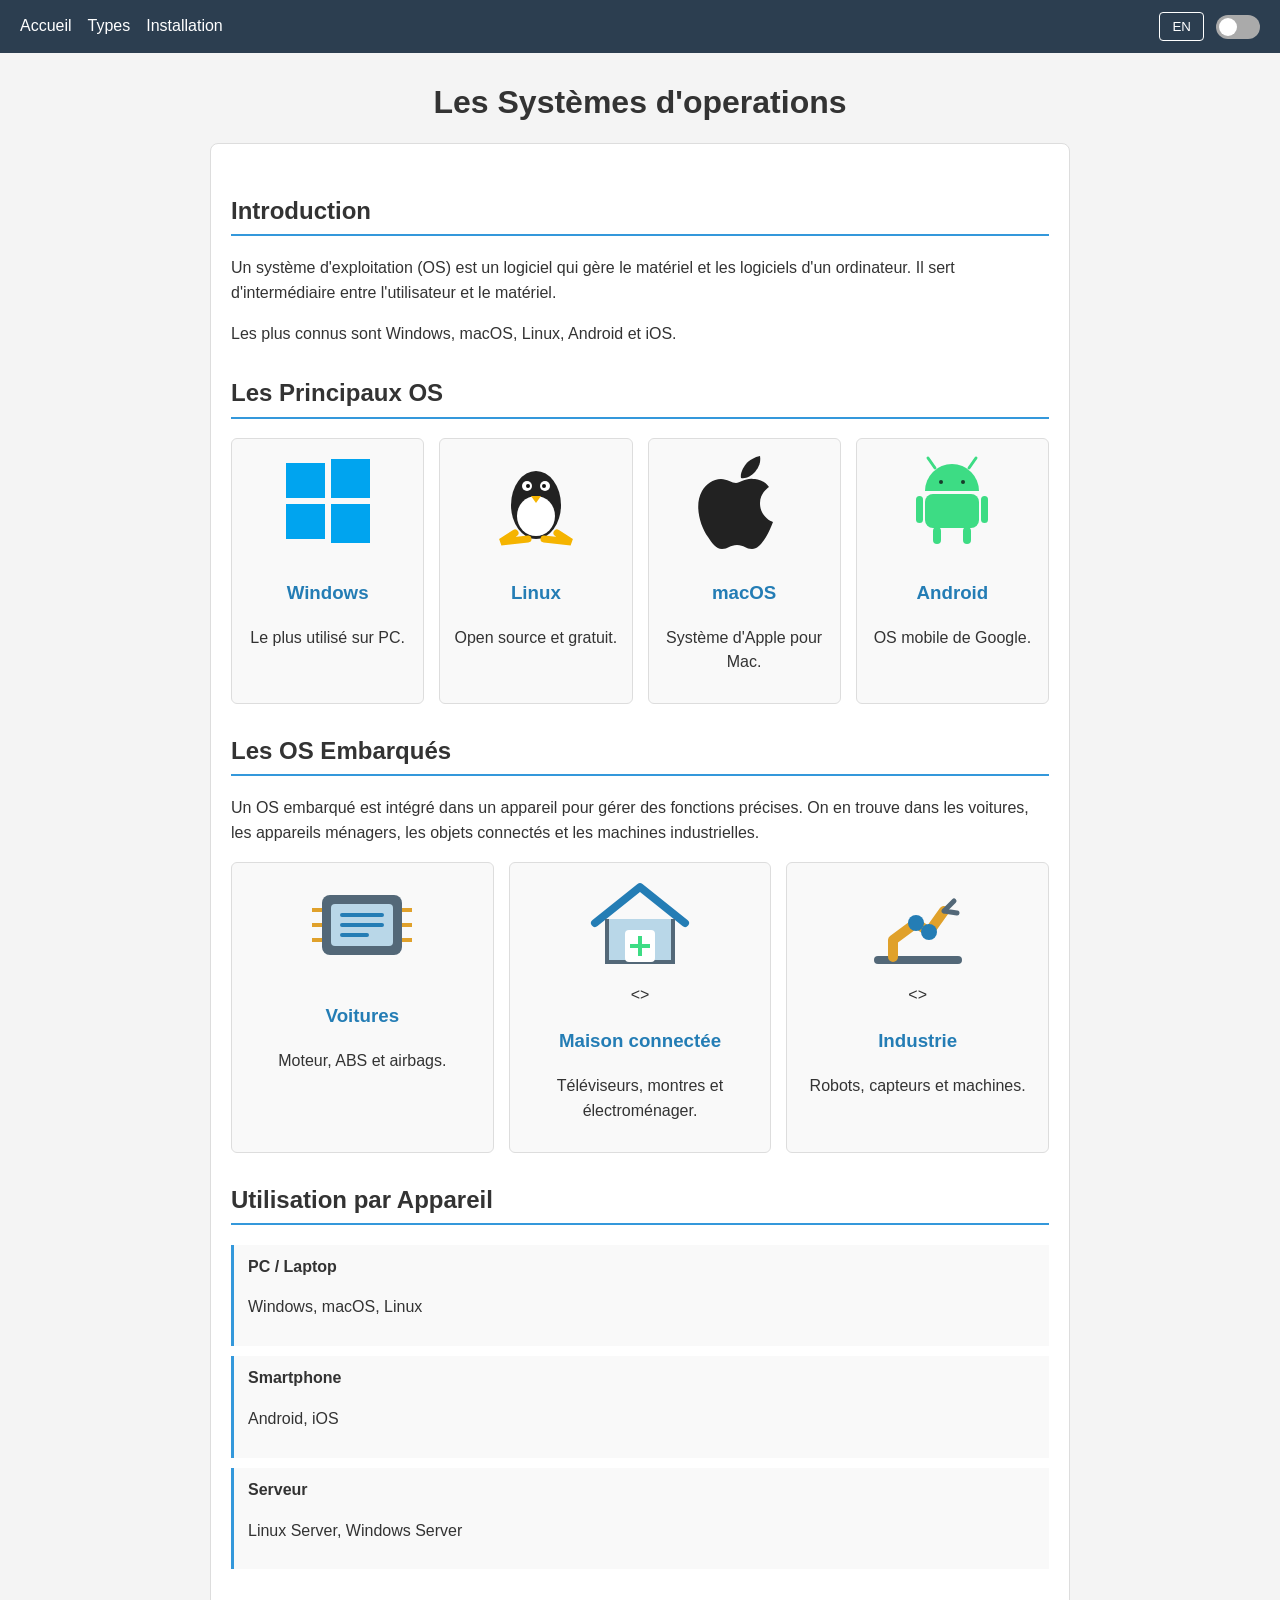
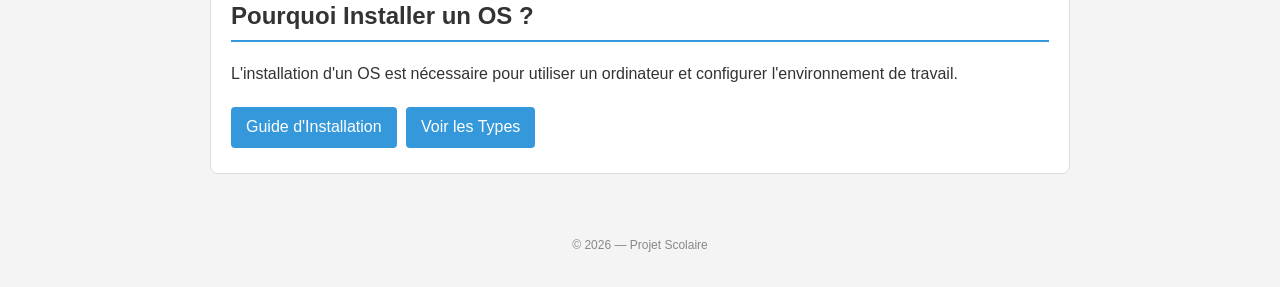
==== index.html @ 9e301425 "Update image paths for operating systems" ====
<!DOCTYPE html>
<html lang="fr">
<head>
  <meta charset="UTF-8">
  <meta name="viewport" content="width=device-width, initial-scale=1">
  <title>Systèmes d'operations</title>
  <link rel="stylesheet" href="style.css">
  <script src="jscript.js" defer></script>
</head>
<body>
<header>
  <nav aria-label="Navigation principale">
    <a href="index.html" data-fr="Accueil" data-en="Home">Accueil</a>
    <a href="types.html" data-fr="Types" data-en="Types">Types</a>
    <a href="installation.html" data-fr="Installation" data-en="Installation">Installation</a>
  </nav>
  <div class="controls">
    <button type="button" onclick="toggleLang()" id="langBtn">EN</button>
    <label class="switch" aria-label="Activer le mode sombre">
      <input type="checkbox" onchange="toggleDark()">
      <span class="slider"></span>
    </label>
  </div>
</header>
<main>
  <h1 data-fr="Les Systèmes d'Exploitation" data-en="Operating Systems">Les Systèmes d'operations</h1>
  <section>
    <h2 data-fr="Introduction" data-en="Introduction">Introduction</h2>
    <p data-fr="Un système d'operation (OS) est un logiciel qui gère le matériel et les logiciels d'un ordinateur. Il sert d'intermédiaire entre l'utilisateur et le matériel."
       data-en="An operating system (OS) is software that manages a computer's hardware and software. It acts as an intermediary between the user and the hardware.">Un système d'exploitation (OS) est un logiciel qui gère le matériel et les logiciels d'un ordinateur. Il sert d'intermédiaire entre l'utilisateur et le matériel.</p>
    <p data-fr="Les plus connus sont Windows, macOS, Linux, Android et iOS."
       data-en="The best-known operating systems include Windows, macOS, Linux, Android, and iOS.">Les plus connus sont Windows, macOS, Linux, Android et iOS.</p>
    <h2 data-fr="Les Principaux OS" data-en="Main Operating Systems">Les Principaux OS</h2>
    <div class="os-grid">
      <article class="os-card"><img src="windows.svg" alt="Logo Windows"><h3>Windows</h3><p data-fr="Le plus utilisé sur PC." data-en="Widely used on PCs.">Le plus utilisé sur PC.</p></article>
      <article class="os-card"><img src="linux.svg" alt="Mascotte Linux Tux"><h3>Linux</h3><p data-fr="Open source et gratuit." data-en="Open source and free.">Open source et gratuit.</p></article>
      <article class="os-card"><img src="macos.svg" alt="Logo Apple"><h3>macOS</h3><p data-fr="Système d'Apple pour Mac." data-en="Apple's operating system for Mac.">Système d'Apple pour Mac.</p></article>
      <article class="os-card"><img src="android.svg" alt="Logo Android"><h3>Android</h3><p data-fr="OS mobile de Google." data-en="Google's mobile operating system.">OS mobile de Google.</p></article>
    </div>
    <h2 data-fr="Les OS Embarqués" data-en="Embedded Operating Systems">Les OS Embarqués</h2>
    <p data-fr="Un OS embarqué est intégré dans un appareil pour gérer des fonctions précises. On en trouve dans les voitures, les appareils ménagers, les objets connectés et les machines industrielles."
       data-en="An embedded OS is built into a device to manage specific functions. It can be found in cars, home appliances, connected devices, and industrial machines.">Un OS embarqué est intégré dans un appareil pour gérer des fonctions précises. On en trouve dans les voitures, les appareils ménagers, les objets connectés et les machines industrielles.</p>
    <div class="os-grid">
      <article class="os-card"><img src="car-ecu.svg" alt="car-ecu" viewBox="0 0 120 100"><rect x="20" y="20" width="80" height="60" rx="8" fill="#536878"/><rect x="29" y="29" width="62" height="42" rx="4" fill="#b9d7e8"/><path d="M40 40h40M40 50h40M40 60h25" stroke="#247db5" stroke-width="4" stroke-linecap="round"/><path d="M10 35h10M10 50h10M10 65h10M100 35h10M100 50h10M100 65h10" stroke="#e0a12b" stroke-width="4"/></svg><h3 data-fr="Voitures" data-en="Cars">Voitures</h3><p data-fr="Moteur, ABS et airbags." data-en="Engine, ABS, and airbags.">Moteur, ABS et airbags.</p></article>
      <article class="os-card"><img src="smart-home.svg" alt="Appareil connecté" viewBox="0 0 120 100" rect x="20" y="20" width="80" height="60" rx="8" fill="#536878"/><rect x="29" y="29" width="62" height="42" rx="4" fill="#b9d7e8"/><path d="M40 40h40M40 50h40M40 60h25" stroke="#247db5" stroke-width="4" stroke-linecap="round"/><path d="M10 35h10M10 50h10M10 65h10M100 35h10M100 50h10M100 65h10" stroke="#e0a12b" stroke-width="4"/></svg><><h3 data-fr="Maison connectée" data-en="Smart home">Maison connectée</h3><p data-fr="Téléviseurs, montres et électroménager." data-en="TVs, watches, and appliances.">Téléviseurs, montres et électroménager.</p></article>
      <article class="os-card"><img src="robot.svg" alt="Bras robotisé industriel" viewBox="0 0 120 100" rect x="20" y="20" width="80" height="60" rx="8" fill="#536878"/><rect x="29" y="29" width="62" height="42" rx="4" fill="#b9d7e8"/><path d="M40 40h40M40 50h40M40 60h25" stroke="#247db5" stroke-width="4" stroke-linecap="round"/><path d="M10 35h10M10 50h10M10 65h10M100 35h10M100 50h10M100 65h10" stroke="#e0a12b" stroke-width="4"/></svg><><h3 data-fr="Industrie" data-en="Industry">Industrie</h3><p data-fr="Robots, capteurs et machines." data-en="Robots, sensors, and machines.">Robots, capteurs et machines.</p></article>
    </div>
    <h2 data-fr="Utilisation par Appareil" data-en="Usage by Device">Utilisation par Appareil</h2>
    <div class="device-box"><strong data-fr="PC / Laptop" data-en="PC / Laptop">PC / Laptop</strong><p>Windows, macOS, Linux</p></div>
    <div class="device-box"><strong data-fr="Smartphone" data-en="Smartphone">Smartphone</strong><p>Android, iOS</p></div>
    <div class="device-box"><strong data-fr="Serveur" data-en="Server">Serveur</strong><p>Linux Server, Windows Server</p></div>
    <h2 data-fr="Pourquoi Installer un OS ?" data-en="Why Install an OS?">Pourquoi Installer un OS ?</h2>
    <p data-fr="L'installation d'un OS est nécessaire pour utiliser un ordinateur et configurer l'environnement de travail."
       data-en="An operating system is needed to use a computer and configure its working environment.">L'installation d'un OS est nécessaire pour utiliser un ordinateur et configurer l'environnement de travail.</p>
    <a href="installation.html" class="btn" data-fr="Guide d'Installation" data-en="Installation Guide">Guide d'Installation</a>
    <a href="types.html" class="btn" data-fr="Voir les Types" data-en="See Types">Voir les Types</a>
  </section>
</main>
<footer><p data-fr="© 2026 — Projet Scolaire" data-en="© 2026 — School Project">© 2026 — Projet Scolaire</p></footer>
</body>
</html>
---- style.css ----
* { box-sizing: border-box; }
body {
  font-family: Arial, sans-serif;
  background: #f4f4f4;
  color: #333;
  margin: 0;
  line-height: 1.55;
}
body.dark { background: #1a1a2e; color: #eee; }
header {
  background: #2c3e50;
  padding: 12px 20px;
  display: flex;
  justify-content: space-between;
  align-items: center;
  gap: 16px;
  flex-wrap: wrap;
}
body.dark header { background: #16213e; }
nav { display: flex; gap: 16px; flex-wrap: wrap; }
nav a { color: white; text-decoration: none; }
nav a:hover, nav a:focus { text-decoration: underline; }
.controls { display: flex; gap: 12px; align-items: center; }
.controls button {
  background: transparent; border: 1px solid white; color: white;
  padding: 6px 12px; cursor: pointer; border-radius: 4px;
}
.switch { position: relative; display: inline-block; width: 44px; height: 24px; }
.switch input { opacity: 0; width: 0; height: 0; }
.slider {
  position: absolute; cursor: pointer; inset: 0;
  background: #aaa; border-radius: 24px; transition: .25s;
}
.slider:before {
  content: ""; position: absolute; height: 18px; width: 18px;
  left: 3px; bottom: 3px; background: white; border-radius: 50%; transition: .25s;
}
.switch input:checked + .slider { background: #3498db; }
.switch input:checked + .slider:before { transform: translateX(20px); }
main { max-width: 900px; margin: 30px auto; padding: 0 20px; min-height: 65vh; }
h1 { text-align: center; line-height: 1.2; }
h2 { border-bottom: 2px solid #3498db; padding-bottom: 5px; margin-top: 28px; }
body.dark h2 { border-color: #4a90d9; }
h3 { color: #247db5; }
body.dark h3 { color: #7ec8e3; }
section {
  background: white; padding: 20px; margin: 18px 0;
  border: 1px solid #ddd; border-radius: 8px;
}
body.dark section { background: #16213e; border-color: #333; }
.os-grid { display: grid; grid-template-columns: repeat(auto-fit, minmax(150px, 1fr)); gap: 15px; margin-top: 15px; }
.os-card { background: #f9f9f9; padding: 12px; border: 1px solid #ddd; text-align: center; border-radius: 6px; }
body.dark .os-card { background: #0f1a2e; border-color: #333; }
.os-card img { width: 100%; height: 100px; object-fit: contain; }
.device-box { background: #f9f9f9; padding: 10px 14px; margin: 10px 0; border-left: 3px solid #3498db; }
body.dark .device-box { background: #0f1a2e; border-color: #4a90d9; }
a.btn, button.btn {
  display: inline-block; background: #3498db; color: white;
  padding: 8px 15px; text-decoration: none; margin: 5px 5px 5px 0;
  border: 0; border-radius: 4px; cursor: pointer; font: inherit;
}
a.btn:hover, button.btn:hover { background: #247db5; }
a.external { background: #2c3e50; }
.extra { display: none; margin-top: 10px; padding: 10px; background: #f1f6fa; border-left: 3px solid #3498db; }
body.dark .extra { background: #0f1a2e; }
.table-wrap { overflow-x: auto; }
table { width: 100%; border-collapse: collapse; margin-top: 15px; }
th, td { border: 1px solid #ddd; padding: 9px; text-align: left; }
body.dark th, body.dark td { border-color: #444; }
th { background: #3498db; color: white; }
body.dark th { background: #4a90d9; }
ol { padding-left: 25px; }
footer { text-align: center; padding: 20px; font-size: 12px; color: #888; }
@media (max-width: 520px) {
  header { padding: 12px; }
  main { margin: 20px auto; padding: 0 12px; }
  section { padding: 14px; }
}
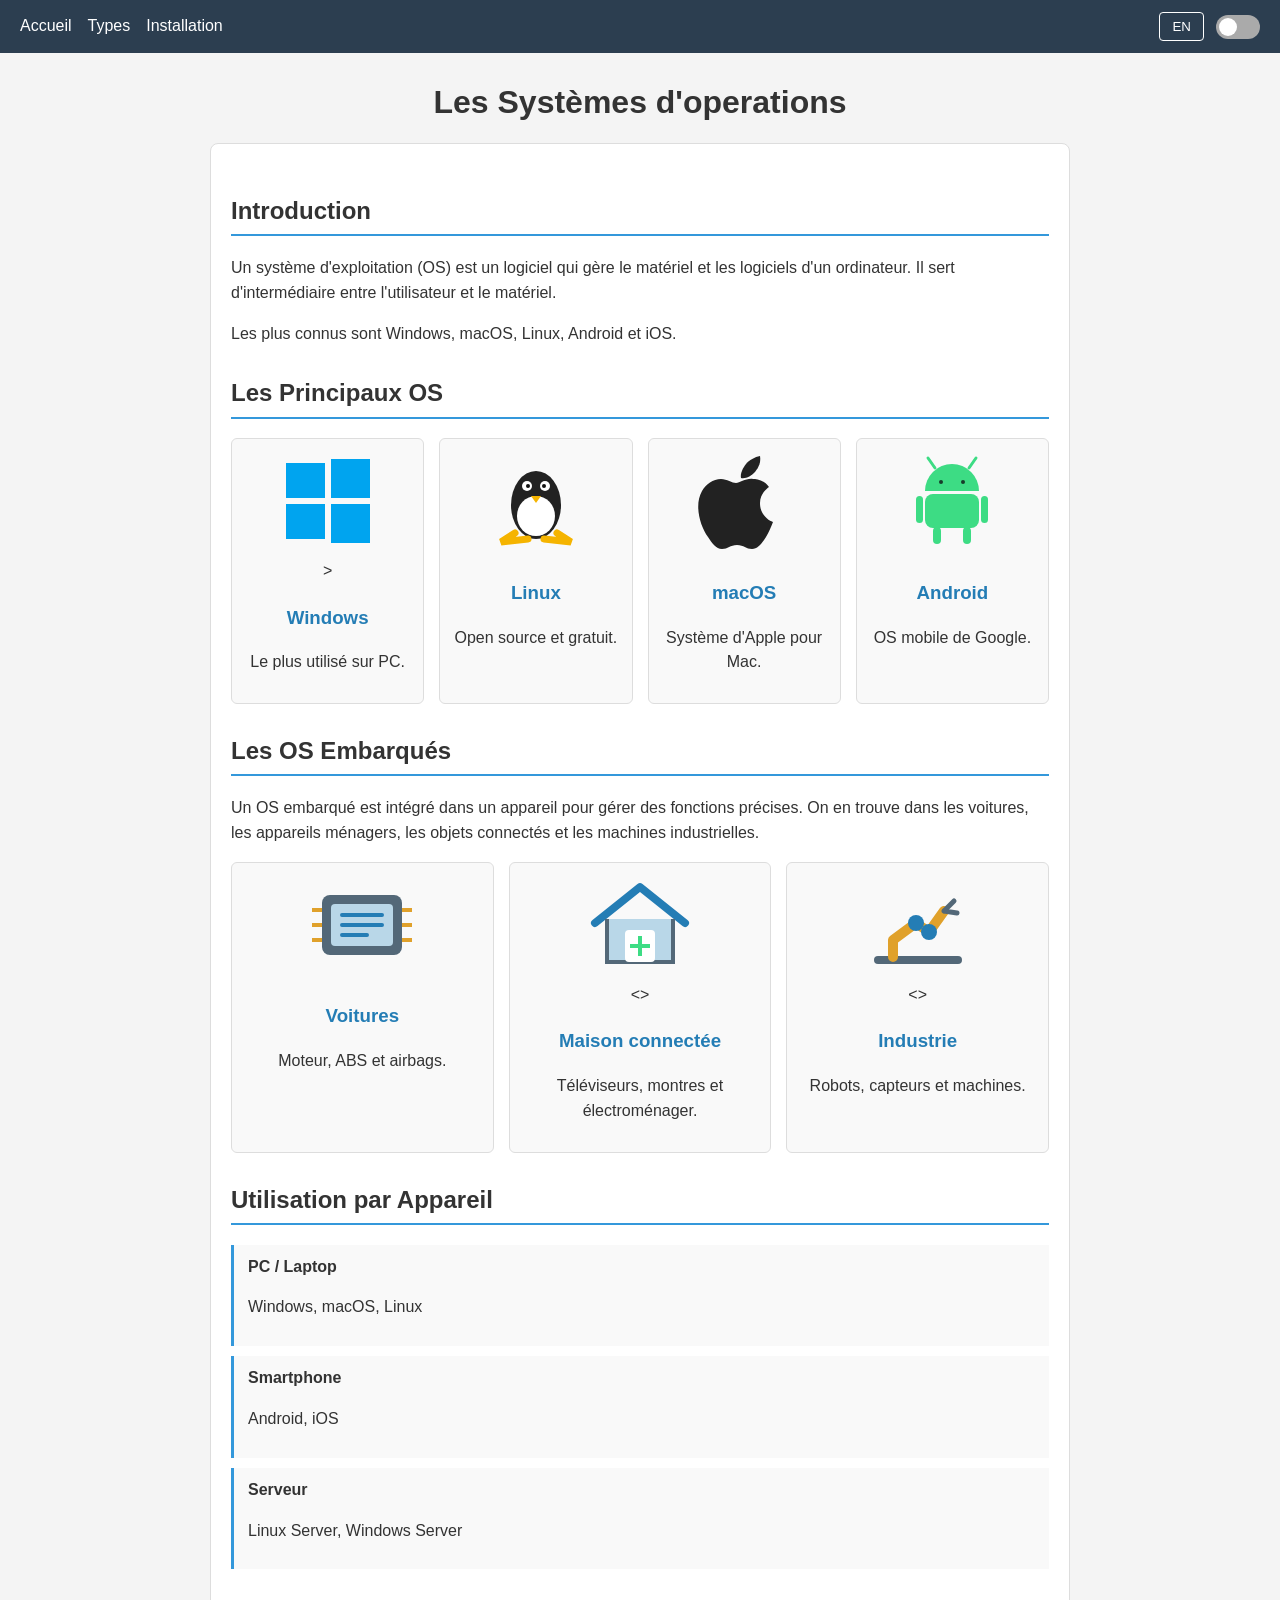
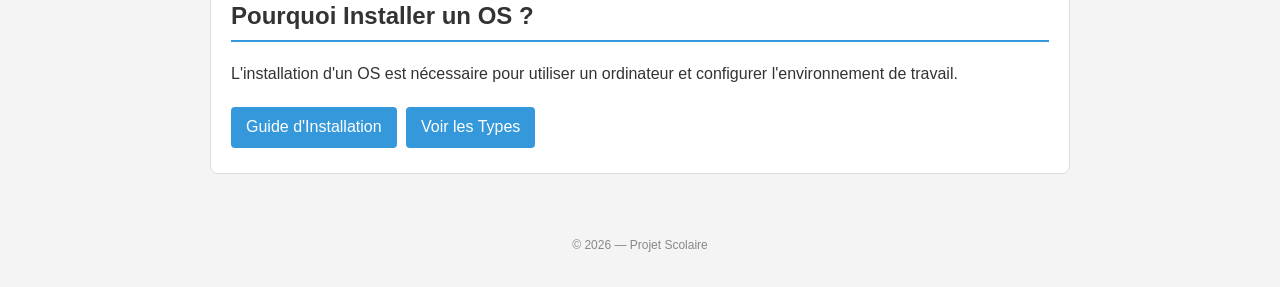
==== commit 62b515de: "Update Windows article with SVG logo" ====
--- a/index.html
+++ b/index.html
@@ -32,7 +32,7 @@
        data-en="The best-known operating systems include Windows, macOS, Linux, Android, and iOS.">Les plus connus sont Windows, macOS, Linux, Android et iOS.</p>
     <h2 data-fr="Les Principaux OS" data-en="Main Operating Systems">Les Principaux OS</h2>
     <div class="os-grid">
-      <article class="os-card"><img src="windows.svg" alt="Logo Windows"><h3>Windows</h3><p data-fr="Le plus utilisé sur PC." data-en="Widely used on PCs.">Le plus utilisé sur PC.</p></article>
+      <article class="os-card"><img src="windows.svg" alt="Logo Windows" <svg xmlns="http://www.w3.org/2000/svg" viewBox="0 0 100 100"><rect x="8" y="12" width="39" height="35" fill="#00a4ef"/><rect x="53" y="8" width="39" height="39" fill="#00a4ef"/><rect x="8" y="53" width="39" height="35" fill="#00a4ef"/><rect x="53" y="53" width="39" height="39" fill="#00a4ef"/></svg>><h3>Windows</h3><p data-fr="Le plus utilisé sur PC." data-en="Widely used on PCs.">Le plus utilisé sur PC.</p></article>
       <article class="os-card"><img src="linux.svg" alt="Mascotte Linux Tux"><h3>Linux</h3><p data-fr="Open source et gratuit." data-en="Open source and free.">Open source et gratuit.</p></article>
       <article class="os-card"><img src="macos.svg" alt="Logo Apple"><h3>macOS</h3><p data-fr="Système d'Apple pour Mac." data-en="Apple's operating system for Mac.">Système d'Apple pour Mac.</p></article>
       <article class="os-card"><img src="android.svg" alt="Logo Android"><h3>Android</h3><p data-fr="OS mobile de Google." data-en="Google's mobile operating system.">OS mobile de Google.</p></article>
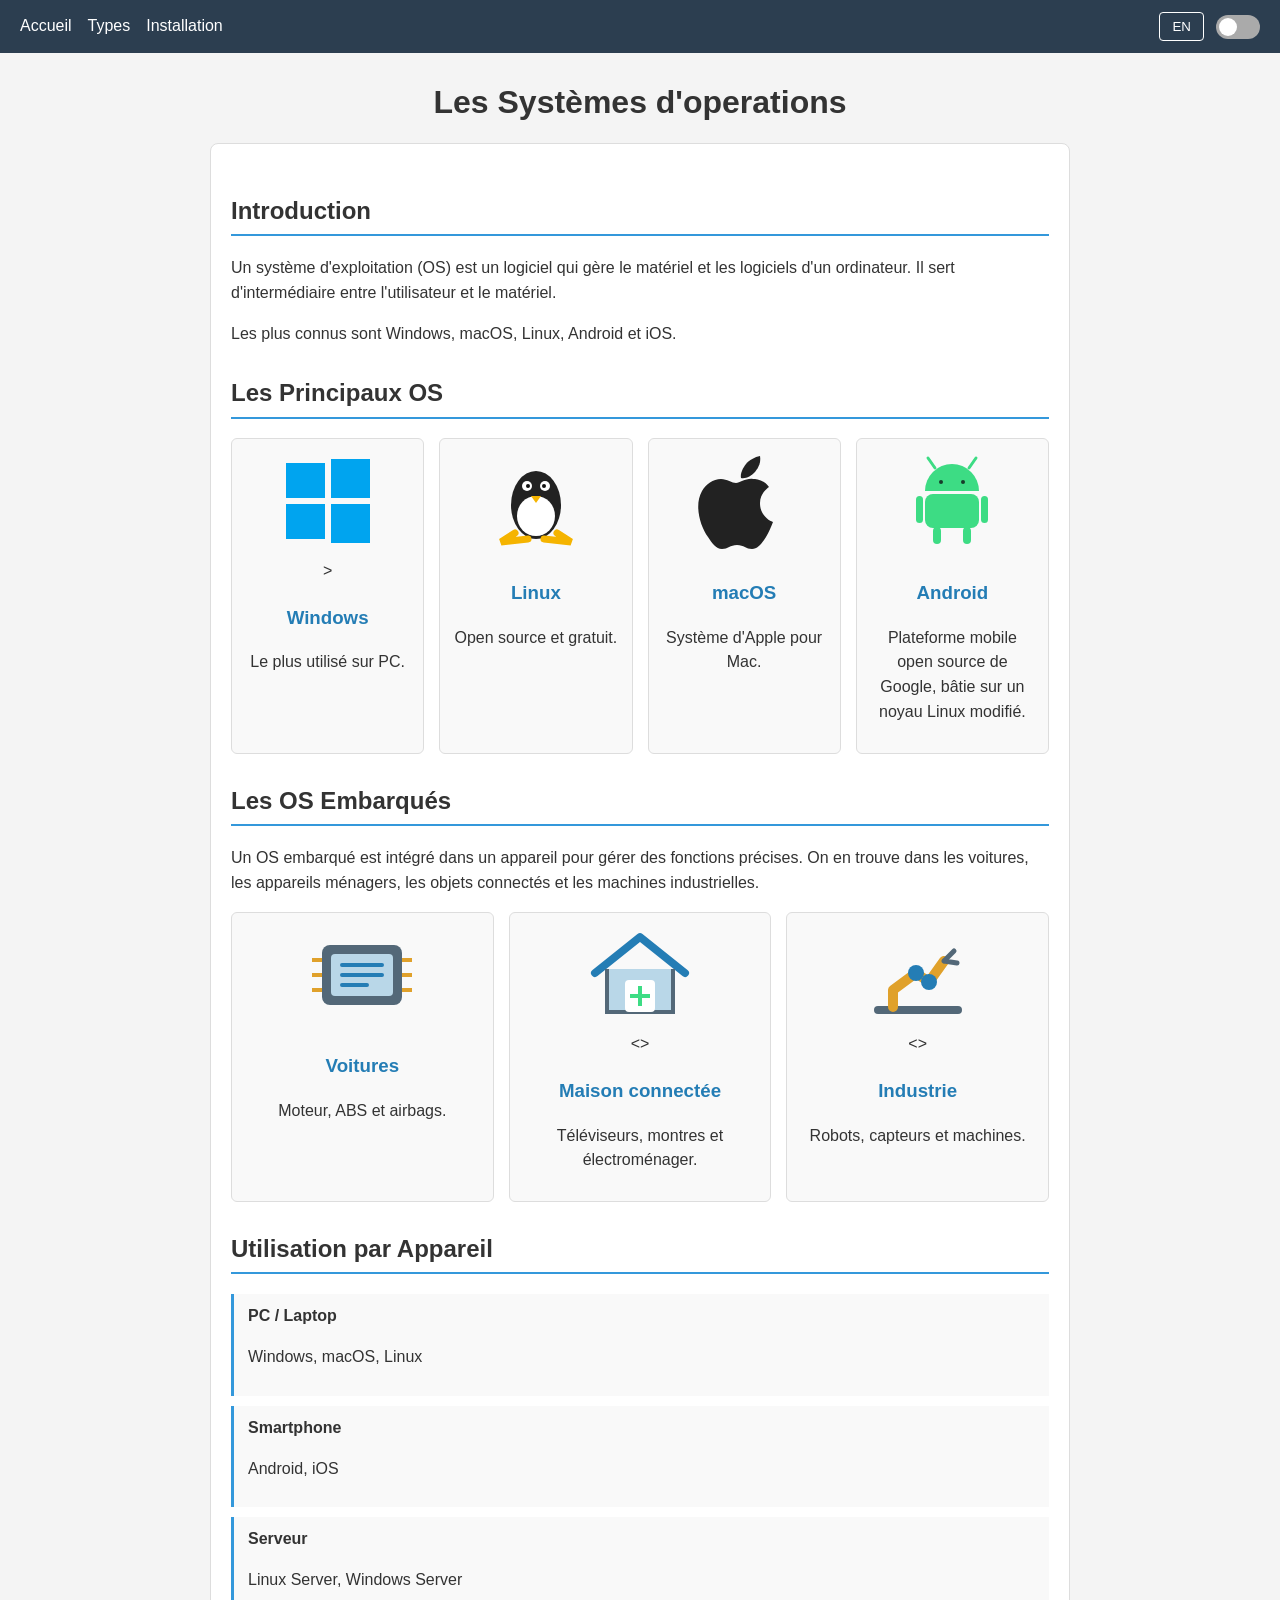
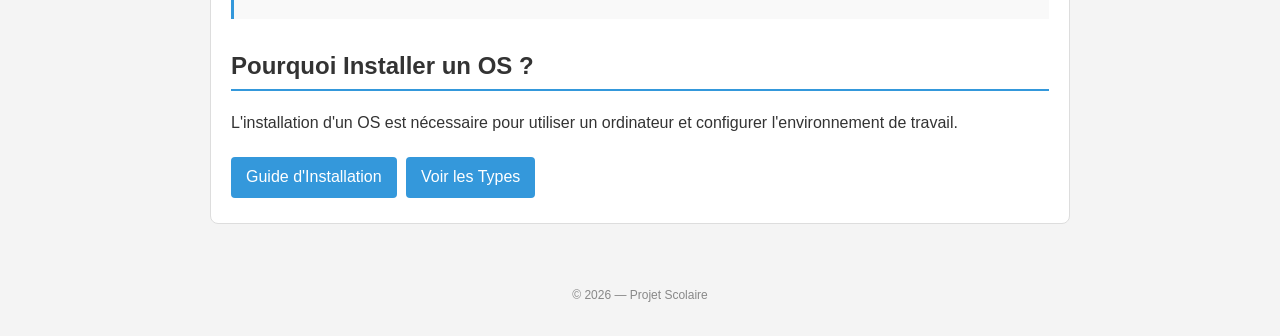
==== commit 809361be: "Enhance Android OS description in index.html Updated the description of the Android operating system" ====
--- a/index.html
+++ b/index.html
@@ -35,7 +35,7 @@
       <article class="os-card"><img src="windows.svg" alt="Logo Windows" <svg xmlns="http://www.w3.org/2000/svg" viewBox="0 0 100 100"><rect x="8" y="12" width="39" height="35" fill="#00a4ef"/><rect x="53" y="8" width="39" height="39" fill="#00a4ef"/><rect x="8" y="53" width="39" height="35" fill="#00a4ef"/><rect x="53" y="53" width="39" height="39" fill="#00a4ef"/></svg>><h3>Windows</h3><p data-fr="Le plus utilisé sur PC." data-en="Widely used on PCs.">Le plus utilisé sur PC.</p></article>
       <article class="os-card"><img src="linux.svg" alt="Mascotte Linux Tux"><h3>Linux</h3><p data-fr="Open source et gratuit." data-en="Open source and free.">Open source et gratuit.</p></article>
       <article class="os-card"><img src="macos.svg" alt="Logo Apple"><h3>macOS</h3><p data-fr="Système d'Apple pour Mac." data-en="Apple's operating system for Mac.">Système d'Apple pour Mac.</p></article>
-      <article class="os-card"><img src="android.svg" alt="Logo Android"><h3>Android</h3><p data-fr="OS mobile de Google." data-en="Google's mobile operating system.">OS mobile de Google.</p></article>
+      <article class="os-card"><img src="android.svg" alt="Logo Android"><h3>Android</h3><p data-fr="Plateforme mobile open source de Google, bâtie sur un noyau Linux modifié." data-en="Google's open-source mobile platform built on a modified Linux kernel.">Plateforme mobile open source de Google, bâtie sur un noyau Linux modifié.</p></article>
     </div>
     <h2 data-fr="Les OS Embarqués" data-en="Embedded Operating Systems">Les OS Embarqués</h2>
     <p data-fr="Un OS embarqué est intégré dans un appareil pour gérer des fonctions précises. On en trouve dans les voitures, les appareils ménagers, les objets connectés et les machines industrielles."
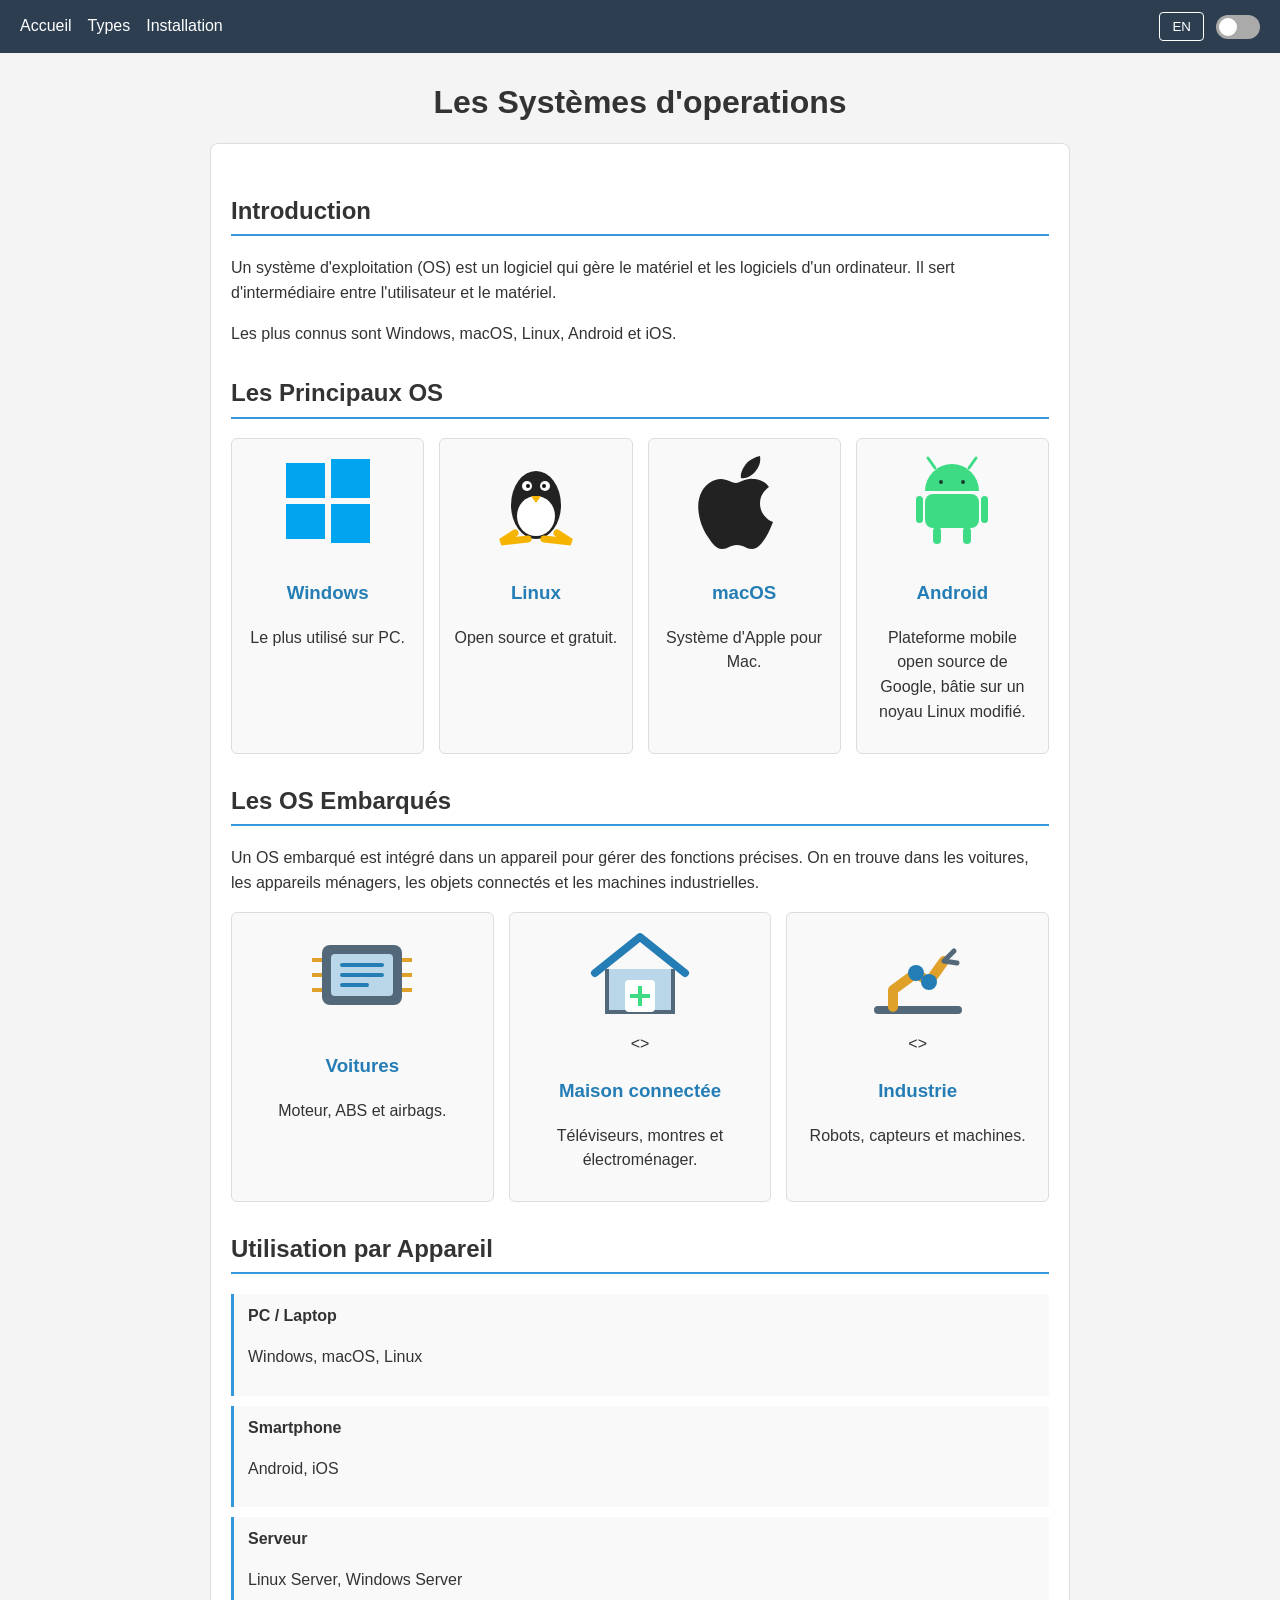
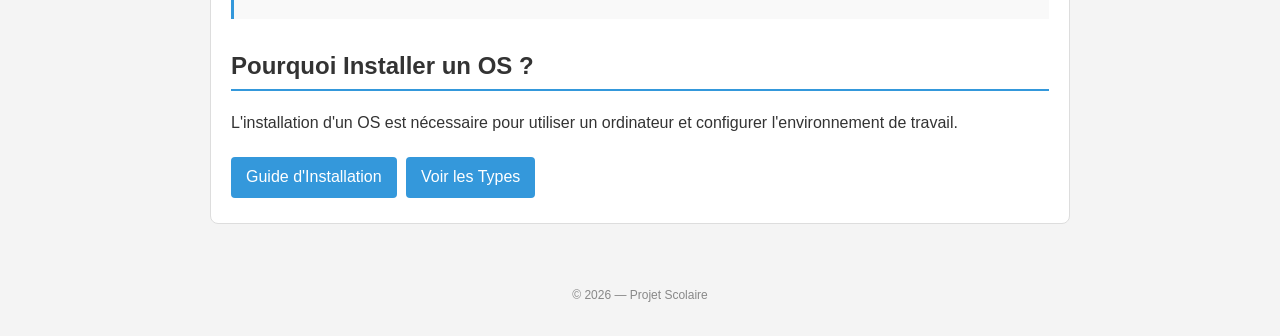
==== commit f6e6c3a1: "Duplicate Windows article card in index.html" ====
--- a/index.html
+++ b/index.html
@@ -32,7 +32,7 @@
        data-en="The best-known operating systems include Windows, macOS, Linux, Android, and iOS.">Les plus connus sont Windows, macOS, Linux, Android et iOS.</p>
     <h2 data-fr="Les Principaux OS" data-en="Main Operating Systems">Les Principaux OS</h2>
     <div class="os-grid">
-      <article class="os-card"><img src="windows.svg" alt="Logo Windows" <svg xmlns="http://www.w3.org/2000/svg" viewBox="0 0 100 100"><rect x="8" y="12" width="39" height="35" fill="#00a4ef"/><rect x="53" y="8" width="39" height="39" fill="#00a4ef"/><rect x="8" y="53" width="39" height="35" fill="#00a4ef"/><rect x="53" y="53" width="39" height="39" fill="#00a4ef"/></svg>><h3>Windows</h3><p data-fr="Le plus utilisé sur PC." data-en="Widely used on PCs.">Le plus utilisé sur PC.</p></article>
+      <article class="os-card"><img src="windows.svg" alt="Logo Windows" <svg xmlns="http://www.w3.org/2000/svg" viewBox="0 0 100 100"><rect x="8" y="12" width="39" height="35" fill="#00a4ef"/><rect x="53" y="8" width="39" height="39" fill="#00a4ef"/><rect x="8" y="53" width="39" height="35" fill="#00a4ef"/><rect x="53" y="53" width="39" height="39" fill="#00a4ef"/></svg><h3>Windows</h3><p data-fr="Le plus utilisé sur PC." data-en="Widely used on PCs.">Le plus utilisé sur PC.</p></article>
       <article class="os-card"><img src="linux.svg" alt="Mascotte Linux Tux"><h3>Linux</h3><p data-fr="Open source et gratuit." data-en="Open source and free.">Open source et gratuit.</p></article>
       <article class="os-card"><img src="macos.svg" alt="Logo Apple"><h3>macOS</h3><p data-fr="Système d'Apple pour Mac." data-en="Apple's operating system for Mac.">Système d'Apple pour Mac.</p></article>
       <article class="os-card"><img src="android.svg" alt="Logo Android"><h3>Android</h3><p data-fr="Plateforme mobile open source de Google, bâtie sur un noyau Linux modifié." data-en="Google's open-source mobile platform built on a modified Linux kernel.">Plateforme mobile open source de Google, bâtie sur un noyau Linux modifié.</p></article>
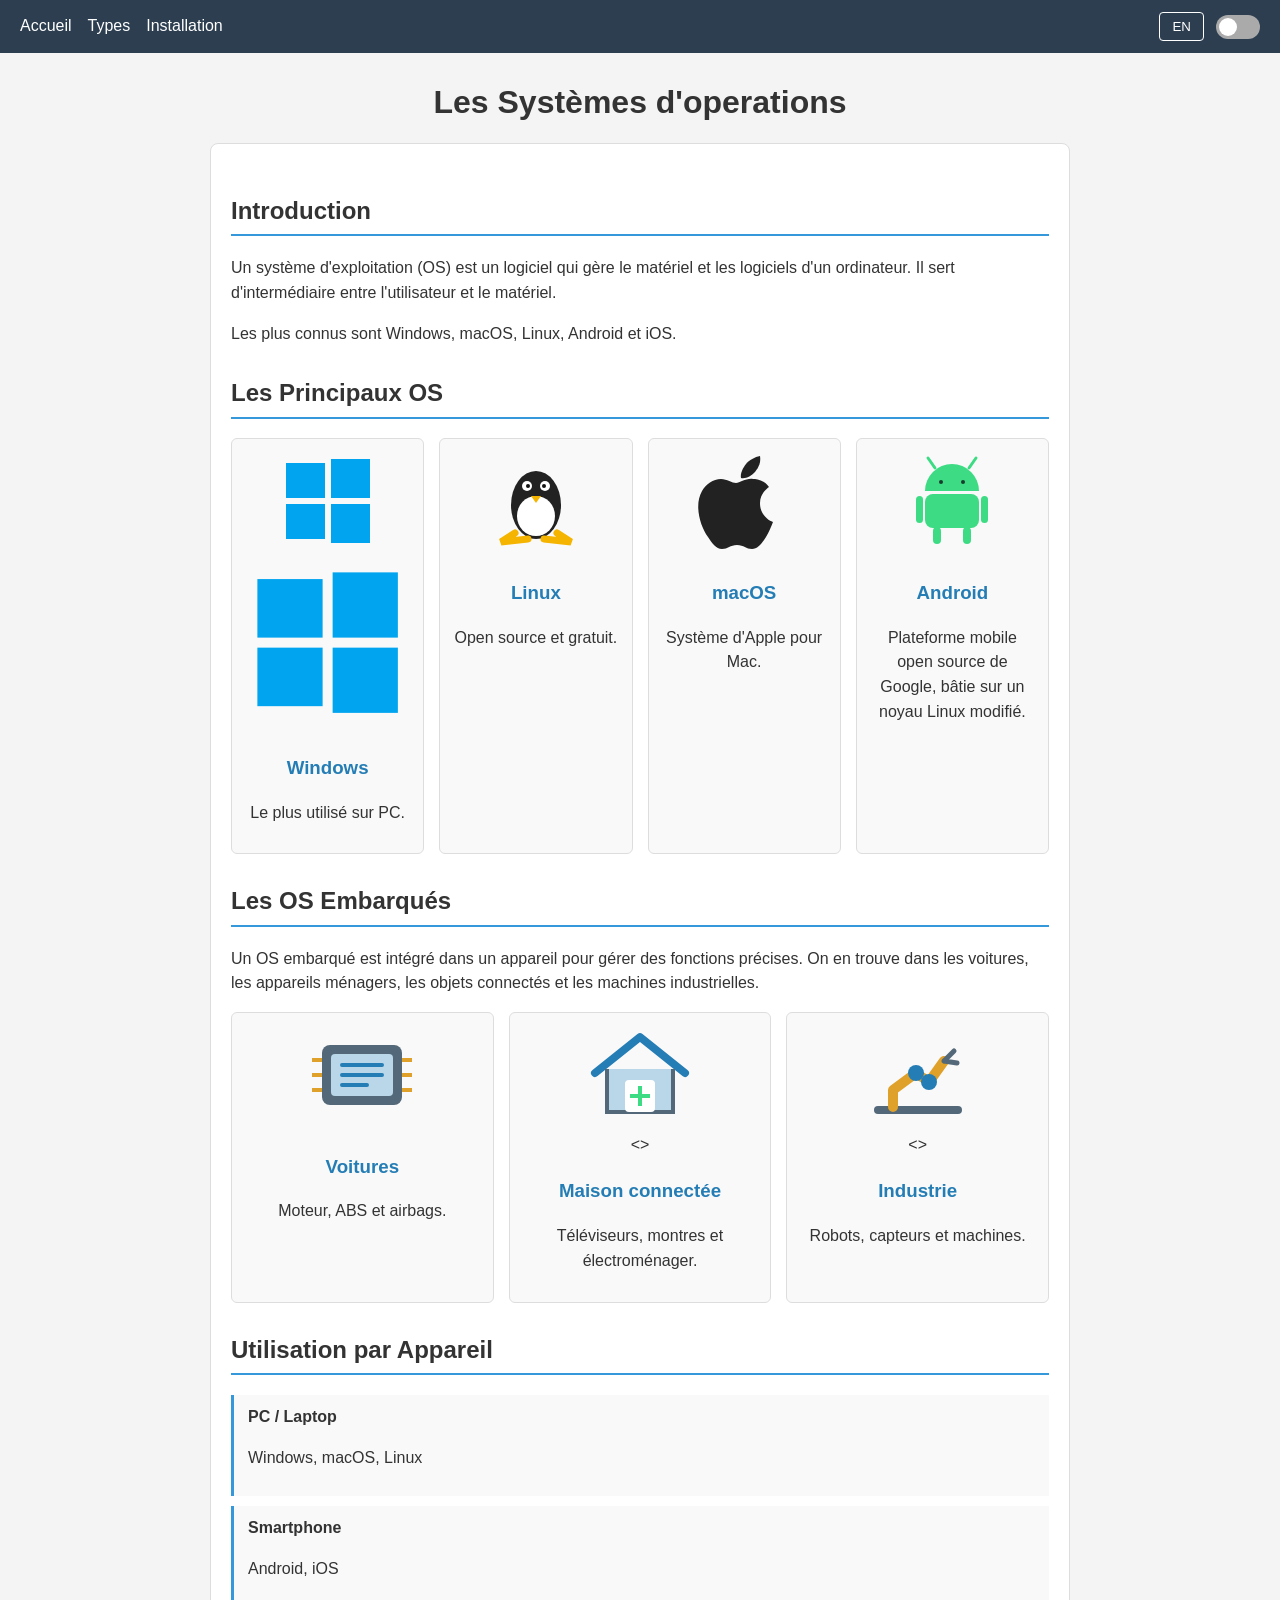
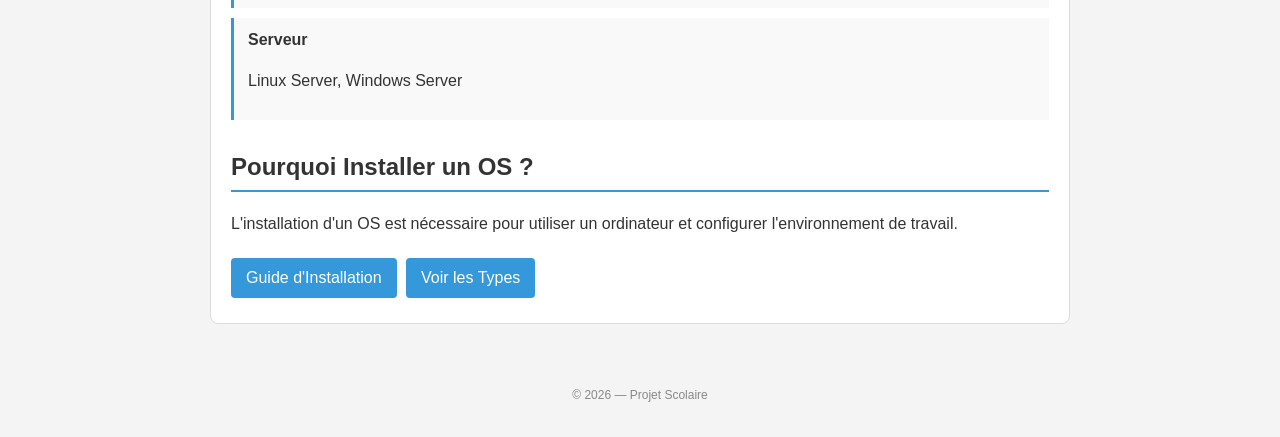
==== commit 70f03e5c: "Update index.html" ====
--- a/index.html
+++ b/index.html
@@ -32,7 +32,7 @@
        data-en="The best-known operating systems include Windows, macOS, Linux, Android, and iOS.">Les plus connus sont Windows, macOS, Linux, Android et iOS.</p>
     <h2 data-fr="Les Principaux OS" data-en="Main Operating Systems">Les Principaux OS</h2>
     <div class="os-grid">
-      <article class="os-card"><img src="windows.svg" alt="Logo Windows" <svg xmlns="http://www.w3.org/2000/svg" viewBox="0 0 100 100"><rect x="8" y="12" width="39" height="35" fill="#00a4ef"/><rect x="53" y="8" width="39" height="39" fill="#00a4ef"/><rect x="8" y="53" width="39" height="35" fill="#00a4ef"/><rect x="53" y="53" width="39" height="39" fill="#00a4ef"/></svg><h3>Windows</h3><p data-fr="Le plus utilisé sur PC." data-en="Widely used on PCs.">Le plus utilisé sur PC.</p></article>
+      <article class="os-card"><img src="windows.svg" alt="Logo Windows"> <svg xmlns="http://www.w3.org/2000/svg" viewBox="0 0 100 100"><rect x="8" y="12" width="39" height="35" fill="#00a4ef"/><rect x="53" y="8" width="39" height="39" fill="#00a4ef"/><rect x="8" y="53" width="39" height="35" fill="#00a4ef"/><rect x="53" y="53" width="39" height="39" fill="#00a4ef"/></svg><h3>Windows</h3><p data-fr="Le plus utilisé sur PC." data-en="Widely used on PCs.">Le plus utilisé sur PC.</p></article>
       <article class="os-card"><img src="linux.svg" alt="Mascotte Linux Tux"><h3>Linux</h3><p data-fr="Open source et gratuit." data-en="Open source and free.">Open source et gratuit.</p></article>
       <article class="os-card"><img src="macos.svg" alt="Logo Apple"><h3>macOS</h3><p data-fr="Système d'Apple pour Mac." data-en="Apple's operating system for Mac.">Système d'Apple pour Mac.</p></article>
       <article class="os-card"><img src="android.svg" alt="Logo Android"><h3>Android</h3><p data-fr="Plateforme mobile open source de Google, bâtie sur un noyau Linux modifié." data-en="Google's open-source mobile platform built on a modified Linux kernel.">Plateforme mobile open source de Google, bâtie sur un noyau Linux modifié.</p></article>
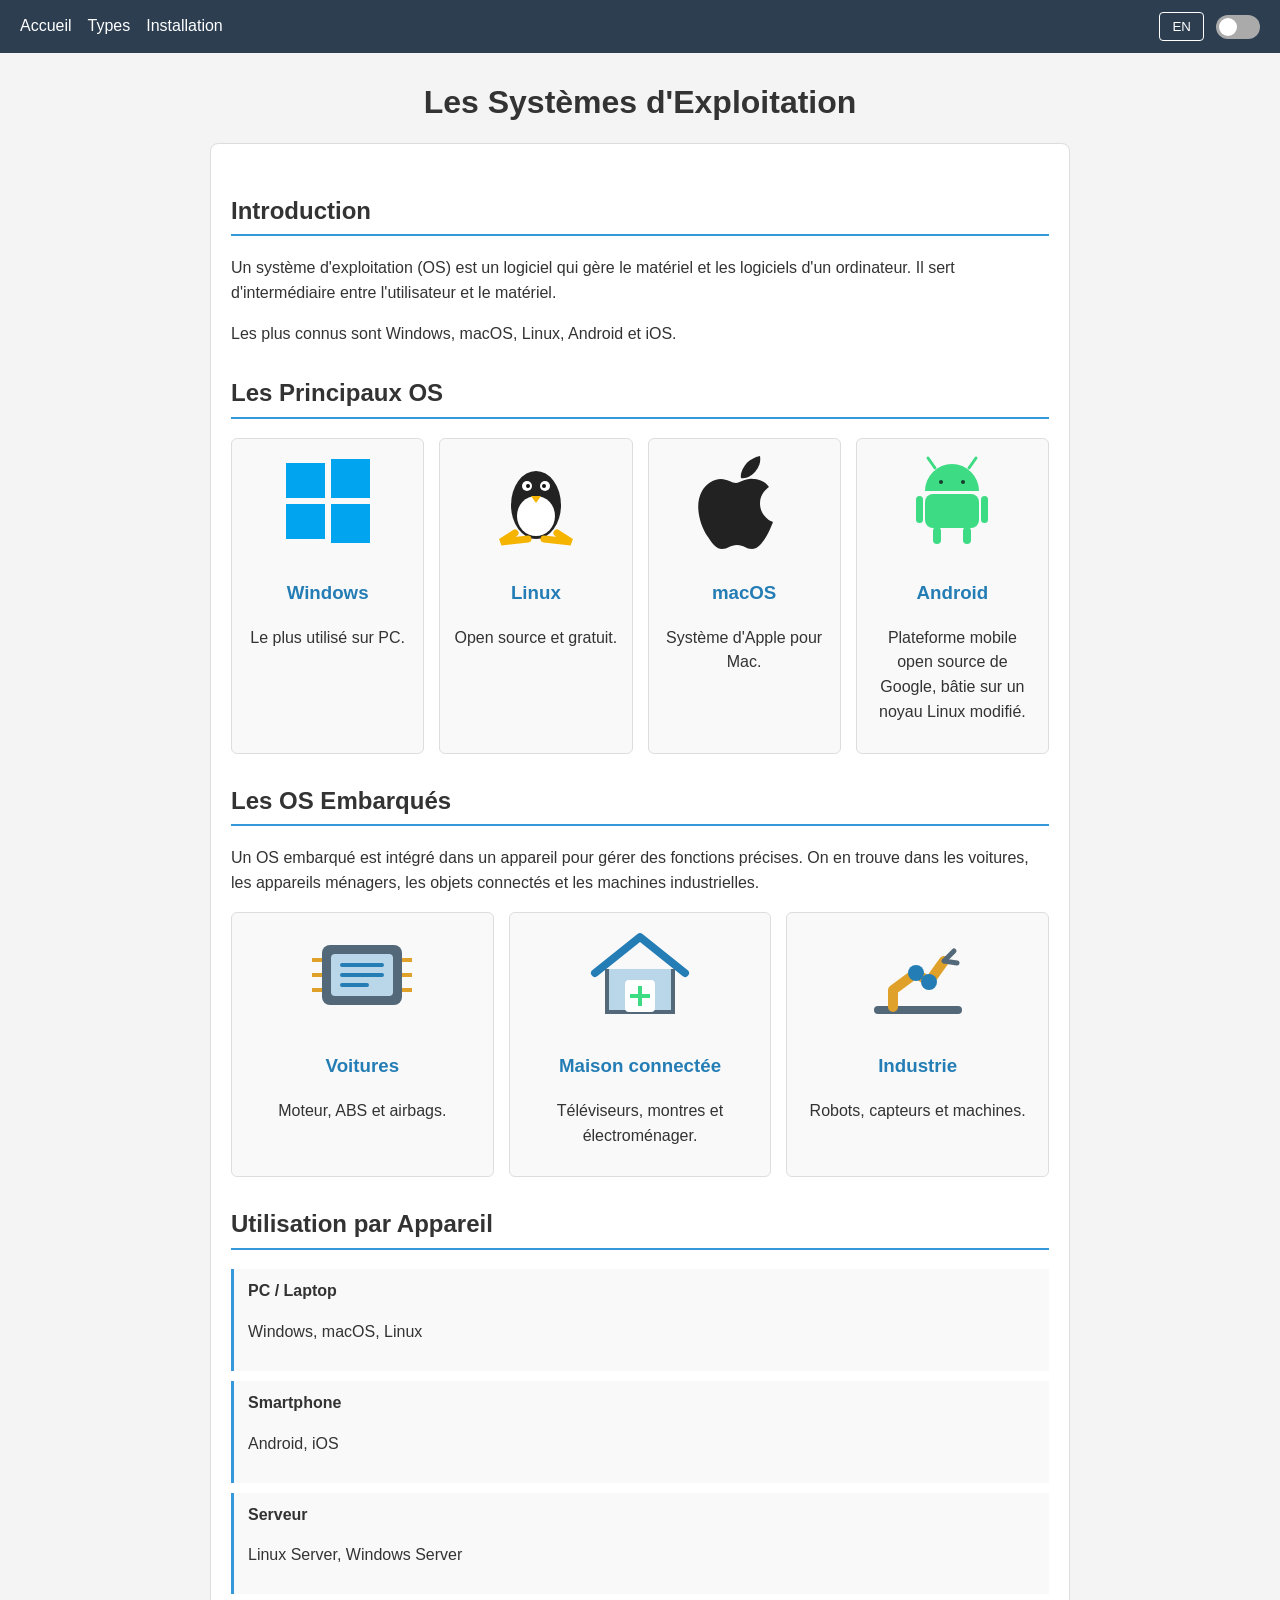
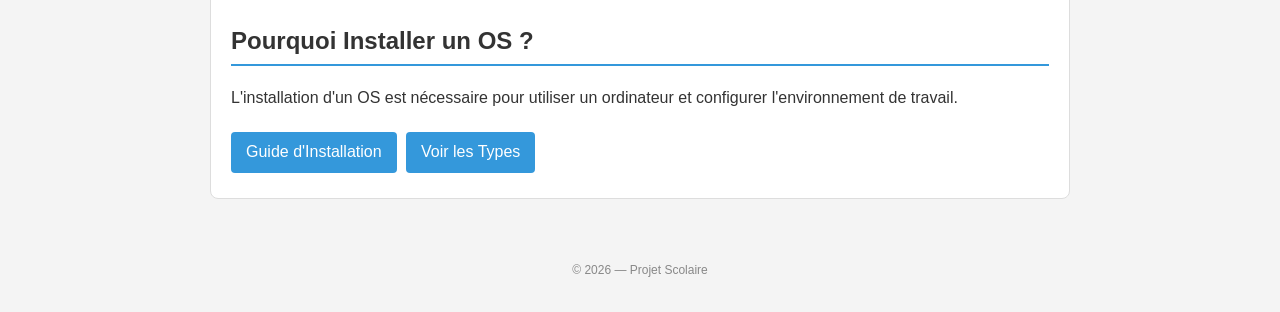
==== commit 0c9d44e4: "Correct terminology and improve text in index.html Updated the title and various text elements in Fr" ====
--- a/index.html
+++ b/index.html
@@ -1,61 +1,193 @@
+
 <!DOCTYPE html>
 <html lang="fr">
 <head>
   <meta charset="UTF-8">
   <meta name="viewport" content="width=device-width, initial-scale=1">
-  <title>Systèmes d'operations</title>
+
+  <title>Systèmes d'exploitation</title>
+
   <link rel="stylesheet" href="style.css">
   <script src="jscript.js" defer></script>
 </head>
+
 <body>
+
 <header>
   <nav aria-label="Navigation principale">
     <a href="index.html" data-fr="Accueil" data-en="Home">Accueil</a>
     <a href="types.html" data-fr="Types" data-en="Types">Types</a>
     <a href="installation.html" data-fr="Installation" data-en="Installation">Installation</a>
   </nav>
+
   <div class="controls">
     <button type="button" onclick="toggleLang()" id="langBtn">EN</button>
+
     <label class="switch" aria-label="Activer le mode sombre">
       <input type="checkbox" onchange="toggleDark()">
       <span class="slider"></span>
     </label>
   </div>
 </header>
+
 <main>
-  <h1 data-fr="Les Systèmes d'Exploitation" data-en="Operating Systems">Les Systèmes d'operations</h1>
+  <h1 data-fr="Les Systèmes d'Exploitation"
+      data-en="Operating Systems">
+    Les Systèmes d'Exploitation
+  </h1>
+
   <section>
+
     <h2 data-fr="Introduction" data-en="Introduction">Introduction</h2>
-    <p data-fr="Un système d'operation (OS) est un logiciel qui gère le matériel et les logiciels d'un ordinateur. Il sert d'intermédiaire entre l'utilisateur et le matériel."
-       data-en="An operating system (OS) is software that manages a computer's hardware and software. It acts as an intermediary between the user and the hardware.">Un système d'exploitation (OS) est un logiciel qui gère le matériel et les logiciels d'un ordinateur. Il sert d'intermédiaire entre l'utilisateur et le matériel.</p>
+
+    <p data-fr="Un système d'exploitation (OS) est un logiciel qui gère le matériel et les logiciels d'un ordinateur. Il sert d'intermédiaire entre l'utilisateur et le matériel."
+       data-en="An operating system (OS) is software that manages a computer's hardware and software. It acts as an intermediary between the user and the hardware.">
+      Un système d'exploitation (OS) est un logiciel qui gère le matériel et les logiciels d'un ordinateur. Il sert d'intermédiaire entre l'utilisateur et le matériel.
+    </p>
+
     <p data-fr="Les plus connus sont Windows, macOS, Linux, Android et iOS."
-       data-en="The best-known operating systems include Windows, macOS, Linux, Android, and iOS.">Les plus connus sont Windows, macOS, Linux, Android et iOS.</p>
-    <h2 data-fr="Les Principaux OS" data-en="Main Operating Systems">Les Principaux OS</h2>
+       data-en="The best-known operating systems include Windows, macOS, Linux, Android, and iOS.">
+      Les plus connus sont Windows, macOS, Linux, Android et iOS.
+    </p>
+
+    <h2 data-fr="Les Principaux OS" data-en="Main Operating Systems">
+      Les Principaux OS
+    </h2>
+
     <div class="os-grid">
-      <article class="os-card"><img src="windows.svg" alt="Logo Windows"> <svg xmlns="http://www.w3.org/2000/svg" viewBox="0 0 100 100"><rect x="8" y="12" width="39" height="35" fill="#00a4ef"/><rect x="53" y="8" width="39" height="39" fill="#00a4ef"/><rect x="8" y="53" width="39" height="35" fill="#00a4ef"/><rect x="53" y="53" width="39" height="39" fill="#00a4ef"/></svg><h3>Windows</h3><p data-fr="Le plus utilisé sur PC." data-en="Widely used on PCs.">Le plus utilisé sur PC.</p></article>
-      <article class="os-card"><img src="linux.svg" alt="Mascotte Linux Tux"><h3>Linux</h3><p data-fr="Open source et gratuit." data-en="Open source and free.">Open source et gratuit.</p></article>
-      <article class="os-card"><img src="macos.svg" alt="Logo Apple"><h3>macOS</h3><p data-fr="Système d'Apple pour Mac." data-en="Apple's operating system for Mac.">Système d'Apple pour Mac.</p></article>
-      <article class="os-card"><img src="android.svg" alt="Logo Android"><h3>Android</h3><p data-fr="Plateforme mobile open source de Google, bâtie sur un noyau Linux modifié." data-en="Google's open-source mobile platform built on a modified Linux kernel.">Plateforme mobile open source de Google, bâtie sur un noyau Linux modifié.</p></article>
+
+      <article class="os-card">
+        <img src="windows.svg" alt="Logo Windows">
+        <h3>Windows</h3>
+        <p data-fr="Le plus utilisé sur PC."
+           data-en="Widely used on PCs.">
+          Le plus utilisé sur PC.
+        </p>
+      </article>
+
+      <article class="os-card">
+        <img src="linux.svg" alt="Mascotte Linux Tux">
+        <h3>Linux</h3>
+        <p data-fr="Open source et gratuit."
+           data-en="Open source and free.">
+          Open source et gratuit.
+        </p>
+      </article>
+
+      <article class="os-card">
+        <img src="macos.svg" alt="Logo Apple">
+        <h3>macOS</h3>
+        <p data-fr="Système d'Apple pour Mac."
+           data-en="Apple's operating system for Mac.">
+          Système d'Apple pour Mac.
+        </p>
+      </article>
+
+      <article class="os-card">
+        <img src="android.svg" alt="Logo Android">
+        <h3>Android</h3>
+        <p data-fr="Plateforme mobile open source de Google, bâtie sur un noyau Linux modifié."
+           data-en="Google's open-source mobile platform built on a modified Linux kernel.">
+          Plateforme mobile open source de Google, bâtie sur un noyau Linux modifié.
+        </p>
+      </article>
+
     </div>
-    <h2 data-fr="Les OS Embarqués" data-en="Embedded Operating Systems">Les OS Embarqués</h2>
+
+    <h2 data-fr="Les OS Embarqués"
+        data-en="Embedded Operating Systems">
+      Les OS Embarqués
+    </h2>
+
     <p data-fr="Un OS embarqué est intégré dans un appareil pour gérer des fonctions précises. On en trouve dans les voitures, les appareils ménagers, les objets connectés et les machines industrielles."
-       data-en="An embedded OS is built into a device to manage specific functions. It can be found in cars, home appliances, connected devices, and industrial machines.">Un OS embarqué est intégré dans un appareil pour gérer des fonctions précises. On en trouve dans les voitures, les appareils ménagers, les objets connectés et les machines industrielles.</p>
+       data-en="An embedded OS is built into a device to manage specific functions. It can be found in cars, home appliances, connected devices, and industrial machines.">
+      Un OS embarqué est intégré dans un appareil pour gérer des fonctions précises. On en trouve dans les voitures, les appareils ménagers, les objets connectés et les machines industrielles.
+    </p>
+
     <div class="os-grid">
-      <article class="os-card"><img src="car-ecu.svg" alt="car-ecu" viewBox="0 0 120 100"><rect x="20" y="20" width="80" height="60" rx="8" fill="#536878"/><rect x="29" y="29" width="62" height="42" rx="4" fill="#b9d7e8"/><path d="M40 40h40M40 50h40M40 60h25" stroke="#247db5" stroke-width="4" stroke-linecap="round"/><path d="M10 35h10M10 50h10M10 65h10M100 35h10M100 50h10M100 65h10" stroke="#e0a12b" stroke-width="4"/></svg><h3 data-fr="Voitures" data-en="Cars">Voitures</h3><p data-fr="Moteur, ABS et airbags." data-en="Engine, ABS, and airbags.">Moteur, ABS et airbags.</p></article>
-      <article class="os-card"><img src="smart-home.svg" alt="Appareil connecté" viewBox="0 0 120 100" rect x="20" y="20" width="80" height="60" rx="8" fill="#536878"/><rect x="29" y="29" width="62" height="42" rx="4" fill="#b9d7e8"/><path d="M40 40h40M40 50h40M40 60h25" stroke="#247db5" stroke-width="4" stroke-linecap="round"/><path d="M10 35h10M10 50h10M10 65h10M100 35h10M100 50h10M100 65h10" stroke="#e0a12b" stroke-width="4"/></svg><><h3 data-fr="Maison connectée" data-en="Smart home">Maison connectée</h3><p data-fr="Téléviseurs, montres et électroménager." data-en="TVs, watches, and appliances.">Téléviseurs, montres et électroménager.</p></article>
-      <article class="os-card"><img src="robot.svg" alt="Bras robotisé industriel" viewBox="0 0 120 100" rect x="20" y="20" width="80" height="60" rx="8" fill="#536878"/><rect x="29" y="29" width="62" height="42" rx="4" fill="#b9d7e8"/><path d="M40 40h40M40 50h40M40 60h25" stroke="#247db5" stroke-width="4" stroke-linecap="round"/><path d="M10 35h10M10 50h10M10 65h10M100 35h10M100 50h10M100 65h10" stroke="#e0a12b" stroke-width="4"/></svg><><h3 data-fr="Industrie" data-en="Industry">Industrie</h3><p data-fr="Robots, capteurs et machines." data-en="Robots, sensors, and machines.">Robots, capteurs et machines.</p></article>
+
+      <article class="os-card">
+        <img src="car-ecu.svg" alt="Système électronique d'une voiture">
+        <h3 data-fr="Voitures" data-en="Cars">Voitures</h3>
+        <p data-fr="Moteur, ABS et airbags."
+           data-en="Engine, ABS, and airbags.">
+          Moteur, ABS et airbags.
+        </p>
+      </article>
+
+      <article class="os-card">
+        <img src="smart-home.svg" alt="Appareil connecté">
+        <h3 data-fr="Maison connectée" data-en="Smart home">
+          Maison connectée
+        </h3>
+        <p data-fr="Téléviseurs, montres et électroménager."
+           data-en="TVs, watches, and appliances.">
+          Téléviseurs, montres et électroménager.
+        </p>
+      </article>
+
+      <article class="os-card">
+        <img src="robot.svg" alt="Bras robotisé industriel">
+        <h3 data-fr="Industrie" data-en="Industry">Industrie</h3>
+        <p data-fr="Robots, capteurs et machines."
+           data-en="Robots, sensors, and machines.">
+          Robots, capteurs et machines.
+        </p>
+      </article>
+
     </div>
-    <h2 data-fr="Utilisation par Appareil" data-en="Usage by Device">Utilisation par Appareil</h2>
-    <div class="device-box"><strong data-fr="PC / Laptop" data-en="PC / Laptop">PC / Laptop</strong><p>Windows, macOS, Linux</p></div>
-    <div class="device-box"><strong data-fr="Smartphone" data-en="Smartphone">Smartphone</strong><p>Android, iOS</p></div>
-    <div class="device-box"><strong data-fr="Serveur" data-en="Server">Serveur</strong><p>Linux Server, Windows Server</p></div>
-    <h2 data-fr="Pourquoi Installer un OS ?" data-en="Why Install an OS?">Pourquoi Installer un OS ?</h2>
+
+    <h2 data-fr="Utilisation par Appareil"
+        data-en="Usage by Device">
+      Utilisation par Appareil
+    </h2>
+
+    <div class="device-box">
+      <strong data-fr="PC / Laptop" data-en="PC / Laptop">PC / Laptop</strong>
+      <p>Windows, macOS, Linux</p>
+    </div>
+
+    <div class="device-box">
+      <strong data-fr="Smartphone" data-en="Smartphone">Smartphone</strong>
+      <p>Android, iOS</p>
+    </div>
+
+    <div class="device-box">
+      <strong data-fr="Serveur" data-en="Server">Serveur</strong>
+      <p>Linux Server, Windows Server</p>
+    </div>
+
+    <h2 data-fr="Pourquoi Installer un OS ?"
+        data-en="Why Install an OS?">
+      Pourquoi Installer un OS ?
+    </h2>
+
     <p data-fr="L'installation d'un OS est nécessaire pour utiliser un ordinateur et configurer l'environnement de travail."
-       data-en="An operating system is needed to use a computer and configure its working environment.">L'installation d'un OS est nécessaire pour utiliser un ordinateur et configurer l'environnement de travail.</p>
-    <a href="installation.html" class="btn" data-fr="Guide d'Installation" data-en="Installation Guide">Guide d'Installation</a>
-    <a href="types.html" class="btn" data-fr="Voir les Types" data-en="See Types">Voir les Types</a>
+       data-en="An operating system is needed to use a computer and configure its working environment.">
+      L'installation d'un OS est nécessaire pour utiliser un ordinateur et configurer l'environnement de travail.
+    </p>
+
+    <a href="installation.html" class="btn"
+       data-fr="Guide d'Installation"
+       data-en="Installation Guide">
+      Guide d'Installation
+    </a>
+
+    <a href="types.html" class="btn"
+       data-fr="Voir les Types"
+       data-en="See Types">
+      Voir les Types
+    </a>
+
   </section>
 </main>
-<footer><p data-fr="© 2026 — Projet Scolaire" data-en="© 2026 — School Project">© 2026 — Projet Scolaire</p></footer>
+
+<footer>
+  <p data-fr="© 2026 — Projet Scolaire"
+     data-en="© 2026 — School Project">
+    © 2026 — Projet Scolaire
+  </p>
+</footer>
+
 </body>
 </html>
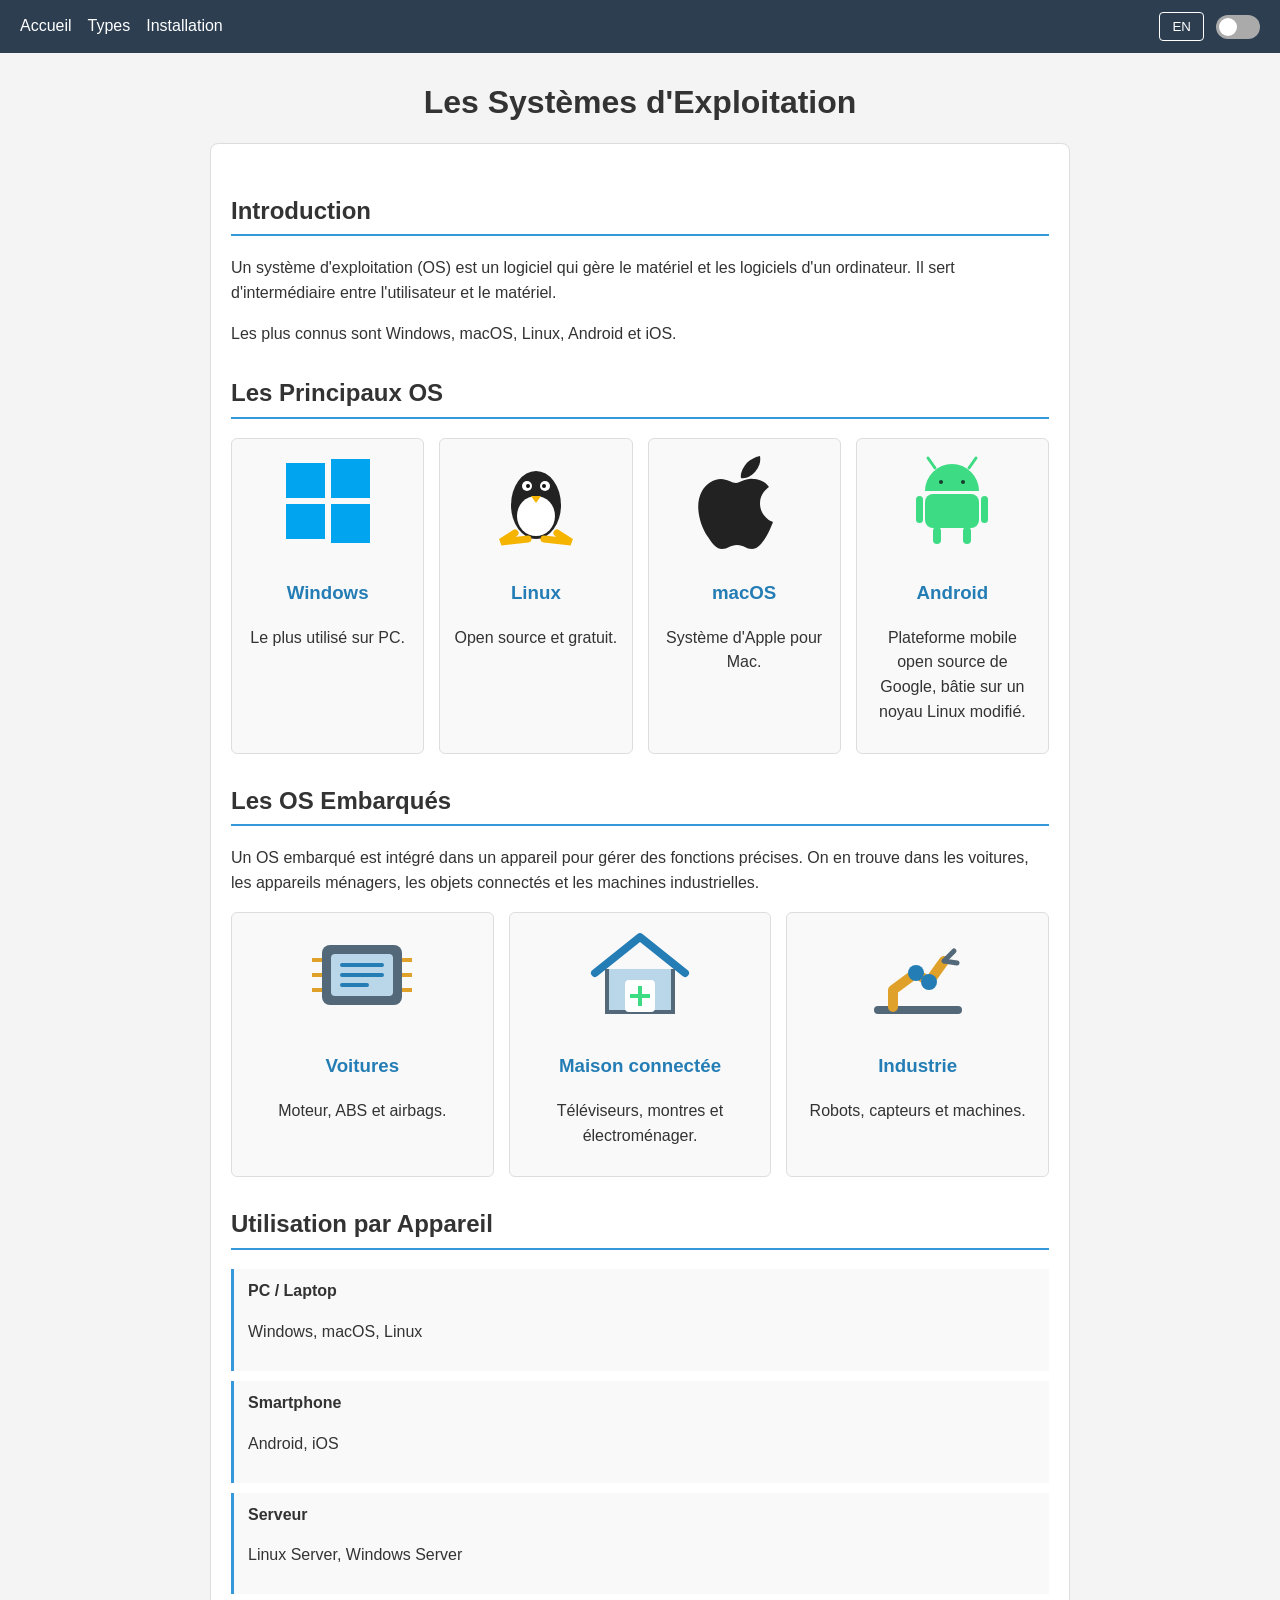
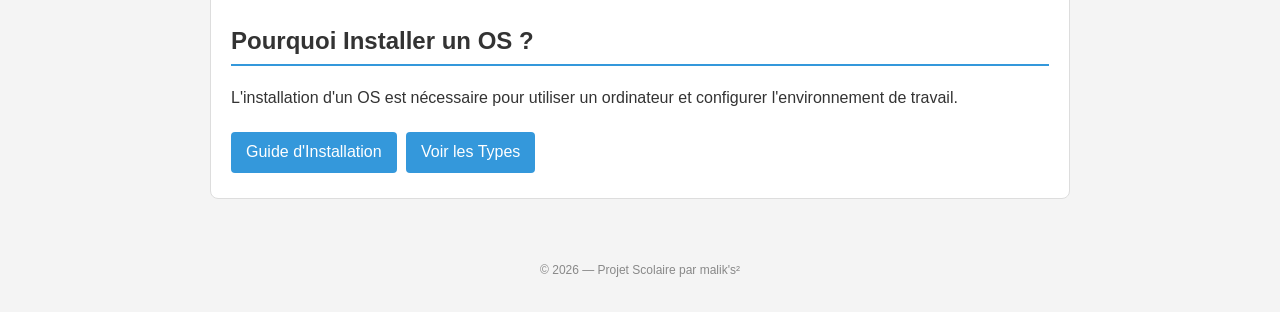
==== commit 5d135497: "Update footer text with author's name" ====
--- a/index.html
+++ b/index.html
@@ -183,9 +183,9 @@
 </main>
 
 <footer>
-  <p data-fr="© 2026 — Projet Scolaire"
-     data-en="© 2026 — School Project">
-    © 2026 — Projet Scolaire
+  <p data-fr="© 2026 — Projet Scolaire par malik's²"
+     data-en="© 2026 — School Project by malik's²">
+    © 2026 — Projet Scolaire par malik's²
   </p>
 </footer>
 
